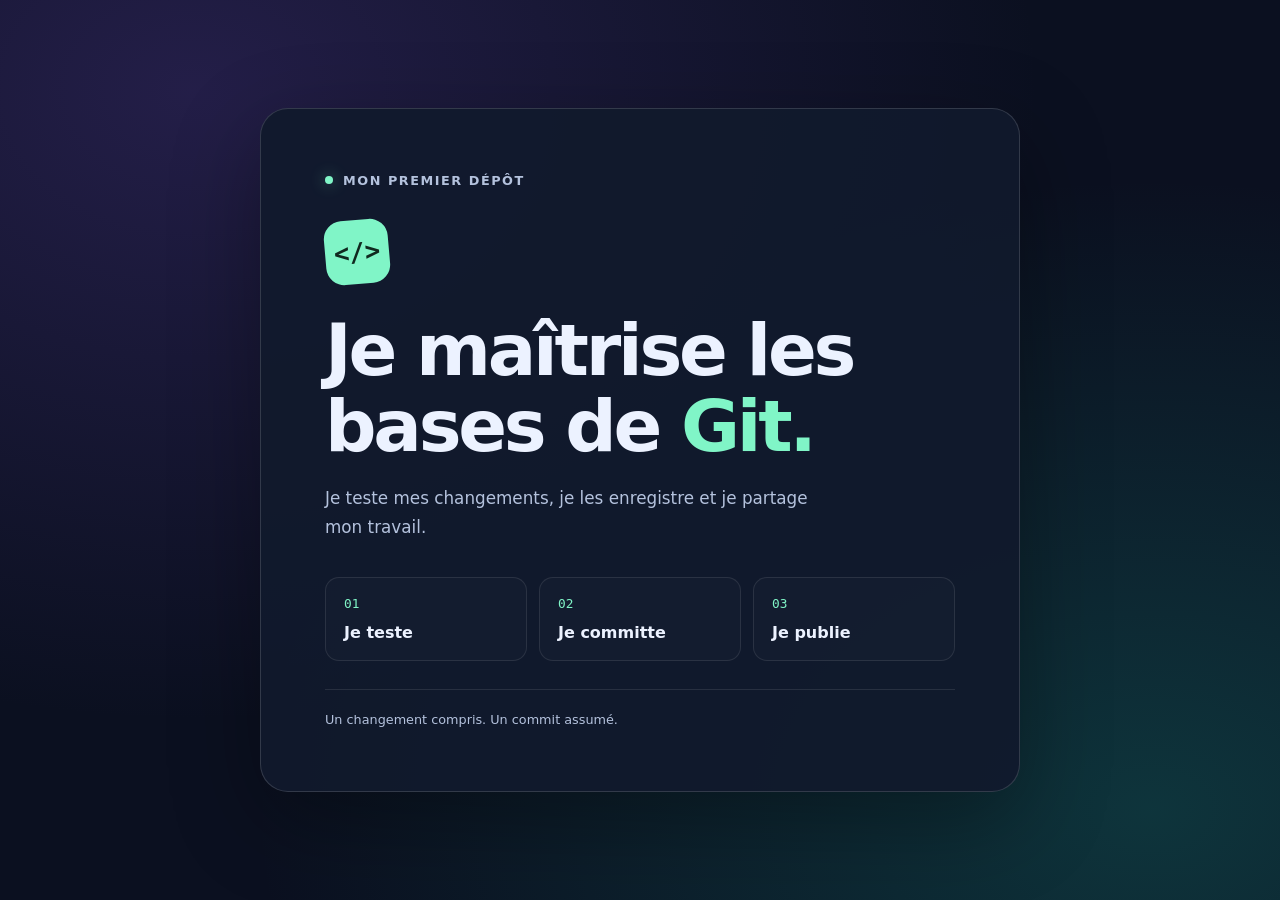
==== index.html @ 58388c5e "Creer la page testee et le programme" ====
<!DOCTYPE html>
<html lang="fr">
<head>
  <meta charset="UTF-8">
  <meta name="viewport" content="width=device-width, initial-scale=1.0">
  <title>Je maîtrise les bases de Git</title>
  <link rel="stylesheet" href="style.css">
</head>
<body>
  <main class="carte">
    <p class="etiquette"><span class="voyant" aria-hidden="true"></span> Mon premier dépôt</p>
    <div class="symbole" aria-hidden="true">&lt;/&gt;</div>
    <h1>Je maîtrise
les bases de <span>Git.</span></h1>
    <p class="introduction">Je teste mes changements, je les enregistre et je partage mon travail.</p>
    <ol class="parcours" aria-label="Les étapes de mon travail">
      <li><span>01</span> Je teste</li>
      <li><span>02</span> Je committe</li>
      <li><span>03</span> Je publie</li>
    </ol>
    <p class="signature">Un changement compris. Un commit assumé.</p>
  </main>
</body>
</html>
---- style.css ----
:root {
  color-scheme: dark;
  font-family: system-ui, -apple-system, BlinkMacSystemFont, "Segoe UI", sans-serif;
  color: #ecf2ff;
  background: #0b1020;
}

* { box-sizing: border-box; }

body {
  margin: 0;
  min-height: 100vh;
  display: grid;
  place-items: center;
  padding: 32px 20px;
  background:
    radial-gradient(ellipse at 15% 10%, #48338466, transparent 55%),
    radial-gradient(ellipse at 90% 90%, #147d7355, transparent 55%),
    #0b1020;
}

.carte {
  width: min(100%, 760px);
  padding: clamp(28px, 6vw, 64px);
  border: 1px solid #ffffff24;
  border-radius: 28px;
  background: #111a2df2;
  box-shadow: 0 28px 90px #00000055;
}

.etiquette {
  display: flex;
  align-items: center;
  gap: 10px;
  margin: 0 0 32px;
  color: #b4c2dd;
  font-size: 0.8rem;
  font-weight: 650;
  letter-spacing: 0.12em;
  text-transform: uppercase;
}

.voyant {
  width: 8px;
  height: 8px;
  border-radius: 50%;
  background: #80f5c7;
  box-shadow: 0 0 16px #80f5c777;
}

.symbole {
  display: grid;
  place-items: center;
  width: 64px;
  height: 64px;
  border-radius: 18px;
  background: #80f5c7;
  color: #10291f;
  font: 700 1.6rem ui-monospace, monospace;
  transform: rotate(-5deg);
}

h1 {
  margin: 28px 0 20px;
  font-size: clamp(2.25rem, 6vw, 4.5rem);
  line-height: 1.06;
  letter-spacing: -0.045em;
}

h1 span { color: #80f5c7; }

.introduction {
  max-width: 490px;
  margin: 0;
  color: #b4c2dd;
  font-size: 1.05rem;
  line-height: 1.7;
}

.parcours {
  display: grid;
  grid-template-columns: repeat(3, 1fr);
  gap: 12px;
  margin: 36px 0 28px;
  padding: 0;
  list-style: none;
}

.parcours li {
  display: flex;
  flex-direction: column;
  gap: 12px;
  padding: 18px;
  border: 1px solid #ffffff18;
  border-radius: 14px;
  background: #ffffff04;
  font-weight: 600;
}

.parcours span {
  color: #80f5c7;
  font: 0.8rem ui-monospace, monospace;
}

.signature {
  margin: 0;
  padding-top: 22px;
  border-top: 1px solid #ffffff18;
  color: #b4c2dd;
  font-size: 0.8rem;
}

@media (max-width: 480px) {
  .parcours { grid-template-columns: 1fr; }
  .parcours li { flex-direction: row; align-items: center; }
}
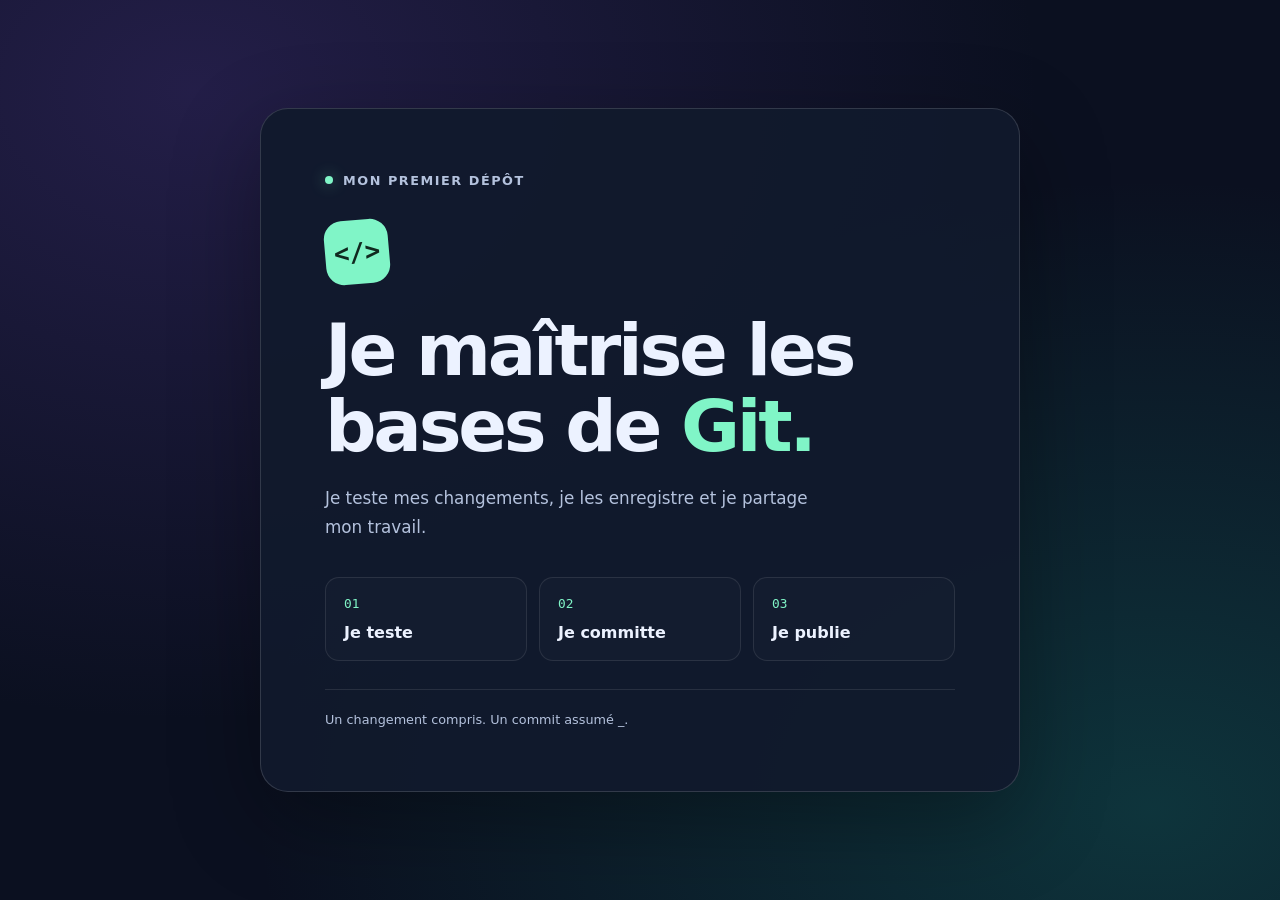
==== commit f8fdae22: "index.html _" ====
--- a/index.html
+++ b/index.html
@@ -18,7 +18,7 @@
       <li><span>02</span> Je committe</li>
       <li><span>03</span> Je publie</li>
     </ol>
-    <p class="signature">Un changement compris. Un commit assumé.</p>
+    <p class="signature">Un changement compris. Un commit assumé _.</p>
   </main>
 </body>
 </html>
